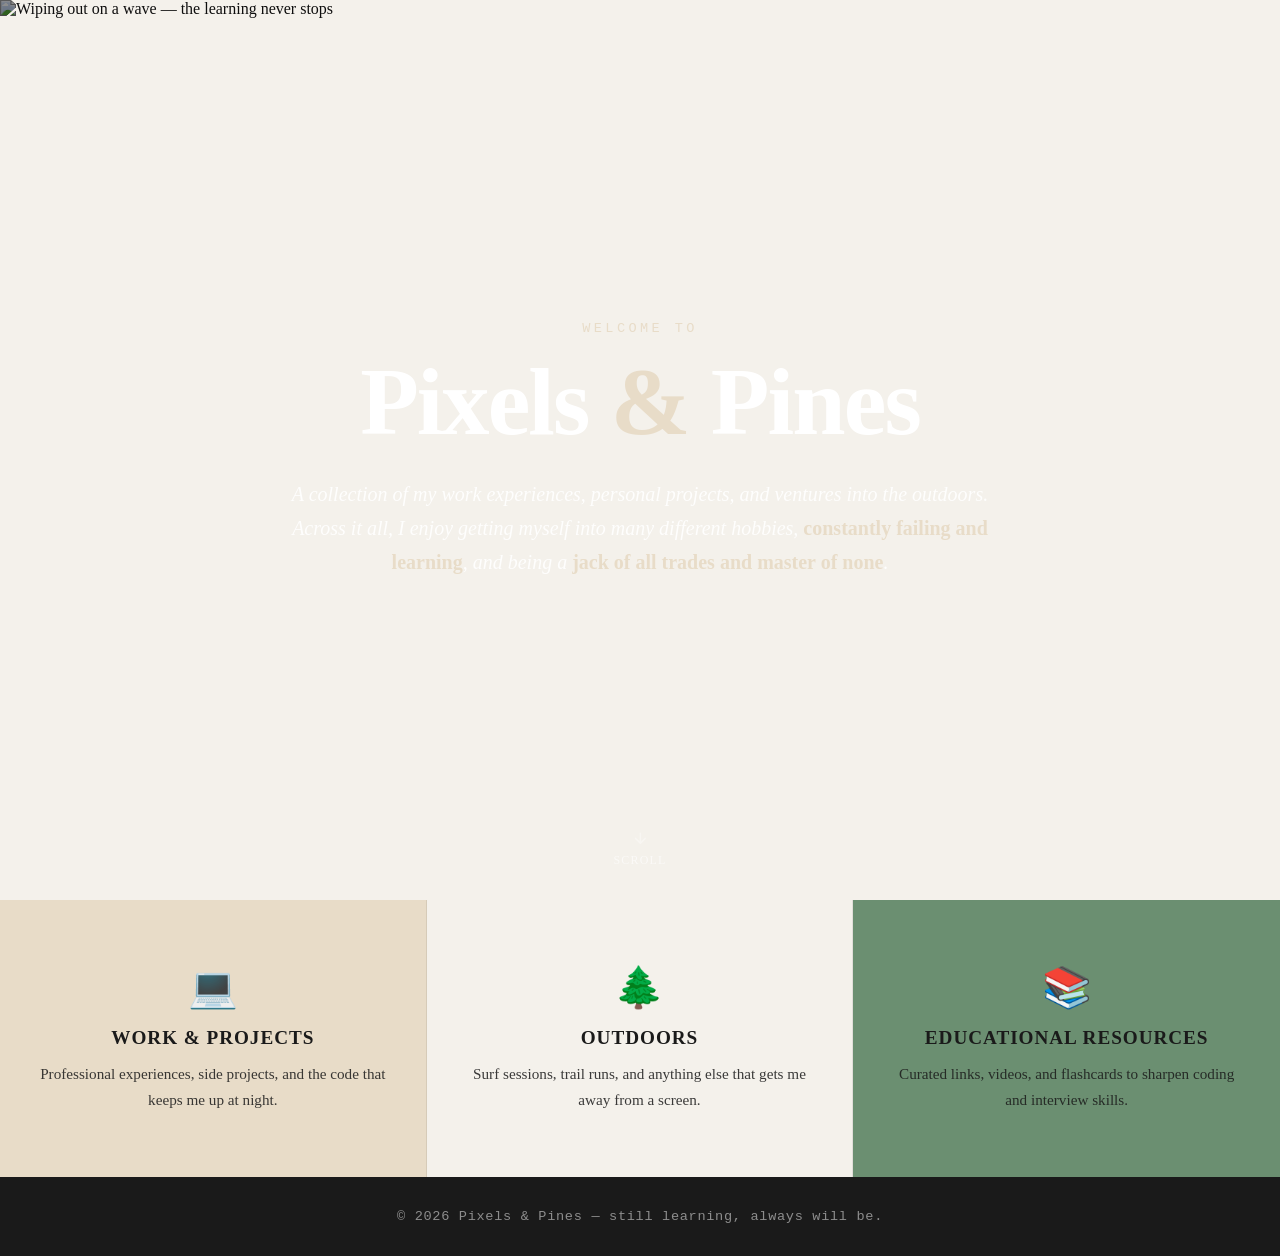
==== index.html @ ea55151f "Add Work and Projects page with WhatTheFed project - Create work-and-projects.html matching Educatio" ====
<!DOCTYPE html>
<html lang="en">
<head>
  <meta charset="UTF-8" />
  <meta name="viewport" content="width=device-width, initial-scale=1.0" />
  <title>Pixels & Pines</title>
  <style>
    *, *::before, *::after { box-sizing: border-box; margin: 0; padding: 0; }

    :root {
      --forest: #2d4a2d;
      --sage:   #6b8f71;
      --sand:   #e8dcc8;
      --ocean:  #3a7ca5;
      --foam:   #f4f1eb;
      --dark:   #1a1a1a;
    }

    body {
      font-family: 'Georgia', serif;
      background: var(--foam);
      color: var(--dark);
    }

    /* ── HERO ── */
    .hero {
      position: relative;
      height: 100vh;
      min-height: 600px;
      display: flex;
      align-items: center;
      justify-content: center;
      overflow: hidden;
    }

    .hero-img {
      position: absolute;
      inset: 0;
      width: 100%;
      height: 100%;
      object-fit: cover;
      object-position: center 40%;
      filter: brightness(0.55);
    }

    .hero-content {
      position: relative;
      text-align: center;
      color: #fff;
      padding: 0 1.5rem;
      max-width: 780px;
    }

    .hero-eyebrow {
      font-family: 'Courier New', monospace;
      font-size: 0.85rem;
      letter-spacing: 0.25em;
      text-transform: uppercase;
      color: var(--sand);
      margin-bottom: 1rem;
    }

    .hero-title {
      font-size: clamp(3rem, 8vw, 6rem);
      font-weight: 700;
      line-height: 1.05;
      letter-spacing: -0.02em;
      margin-bottom: 1.5rem;
    }

    .hero-title span {
      color: var(--sand);
    }

    .hero-tagline {
      font-size: clamp(1rem, 2.2vw, 1.25rem);
      line-height: 1.7;
      color: rgba(255,255,255,0.88);
      font-style: italic;
    }

    .hero-tagline em {
      font-style: normal;
      color: var(--sand);
      font-weight: bold;
    }

    .scroll-hint {
      position: absolute;
      bottom: 2rem;
      left: 50%;
      transform: translateX(-50%);
      display: flex;
      flex-direction: column;
      align-items: center;
      gap: 0.4rem;
      color: rgba(255,255,255,0.6);
      font-size: 0.75rem;
      letter-spacing: 0.1em;
      text-transform: uppercase;
      animation: bounce 2s infinite;
    }

    .scroll-hint svg { opacity: 0.6; }

    @keyframes bounce {
      0%, 100% { transform: translateX(-50%) translateY(0); }
      50%       { transform: translateX(-50%) translateY(6px); }
    }

    /* ── ABOUT STRIP ── */
    .about {
      background: var(--forest);
      color: var(--foam);
      padding: 5rem 2rem;
      text-align: center;
    }

    .about h2 {
      font-size: clamp(1.6rem, 3vw, 2.4rem);
      margin-bottom: 1.5rem;
      color: var(--sand);
    }

    .about p {
      max-width: 680px;
      margin: 0 auto;
      font-size: 1.1rem;
      line-height: 1.85;
      color: rgba(244,241,235,0.88);
    }

    .about p strong {
      color: var(--sand);
    }

    /* ── SECTION CARDS ── */
    .pillars {
      display: grid;
      grid-template-columns: repeat(auto-fit, minmax(260px, 1fr));
      gap: 0;
    }

    .pillar {
      padding: 4rem 2.5rem;
      text-align: center;
      border-right: 1px solid rgba(0,0,0,0.08);
    }

    .pillar:last-child { border-right: none; }

    .pillar:nth-child(1) { background: var(--sand); }
    .pillar:nth-child(2) { background: var(--foam); }
    .pillar:nth-child(3) { background: var(--sage); color: #fff; }

    .pillar-icon {
      font-size: 2.5rem;
      margin-bottom: 1rem;
    }

    .pillar h3 {
      font-size: 1.2rem;
      margin-bottom: 0.75rem;
      letter-spacing: 0.05em;
      text-transform: uppercase;
    }

    .pillar p {
      font-size: 0.95rem;
      line-height: 1.7;
      opacity: 0.85;
    }

    /* ── FOOTER ── */
    footer {
      background: var(--dark);
      color: rgba(255,255,255,0.5);
      text-align: center;
      padding: 2rem 1rem;
      font-size: 0.85rem;
      font-family: 'Courier New', monospace;
      letter-spacing: 0.05em;
    }
  </style>
</head>
<body>

  <!-- HERO -->
  <section class="hero">
    <img class="hero-img" src="SurfFall.jpg" alt="Wiping out on a wave — the learning never stops" />
    <div class="hero-content">
      <p class="hero-eyebrow">Welcome to</p>
      <h1 class="hero-title">Pixels <span>&</span> Pines</h1>
      <p class="hero-tagline">
        A collection of my work experiences, personal projects, and ventures into the outdoors.
        Across it all, I enjoy getting myself into many different hobbies,
        <em>constantly failing and learning</em>,
        and being a <em>jack of all trades and master of none</em>.
      </p>
    </div>
    <div class="scroll-hint">
      <svg width="18" height="18" viewBox="0 0 24 24" fill="none" stroke="currentColor" stroke-width="2">
        <path d="M12 5v14M5 12l7 7 7-7"/>
      </svg>
      scroll
    </div>
  </section>

  <!-- TODO: Add "The Philosophy" about section -->

  <!-- PILLARS -->
  <div class="pillars">
    <a class="pillar" href="work-and-projects.html" style="text-decoration:none; color:inherit; display:block;">
      <div class="pillar-icon">💻</div>
      <h3>Work &amp; Projects</h3>
      <p>Professional experiences, side projects, and the code that keeps me up at night.</p>
    </a>
    <div class="pillar">
      <div class="pillar-icon">🌲</div>
      <h3>Outdoors</h3>
      <p>Surf sessions, trail runs, and anything else that gets me away from a screen.</p>
    </div>
    <a class="pillar" href="educational-resources.html" style="text-decoration:none; color:inherit; display:block;">
      <div class="pillar-icon">📚</div>
      <h3>Educational Resources</h3>
      <p>Curated links, videos, and flashcards to sharpen coding and interview skills.</p>
    </a>
  </div>

  <footer>
    © 2026 Pixels &amp; Pines — still learning, always will be.
  </footer>

</body>
</html>
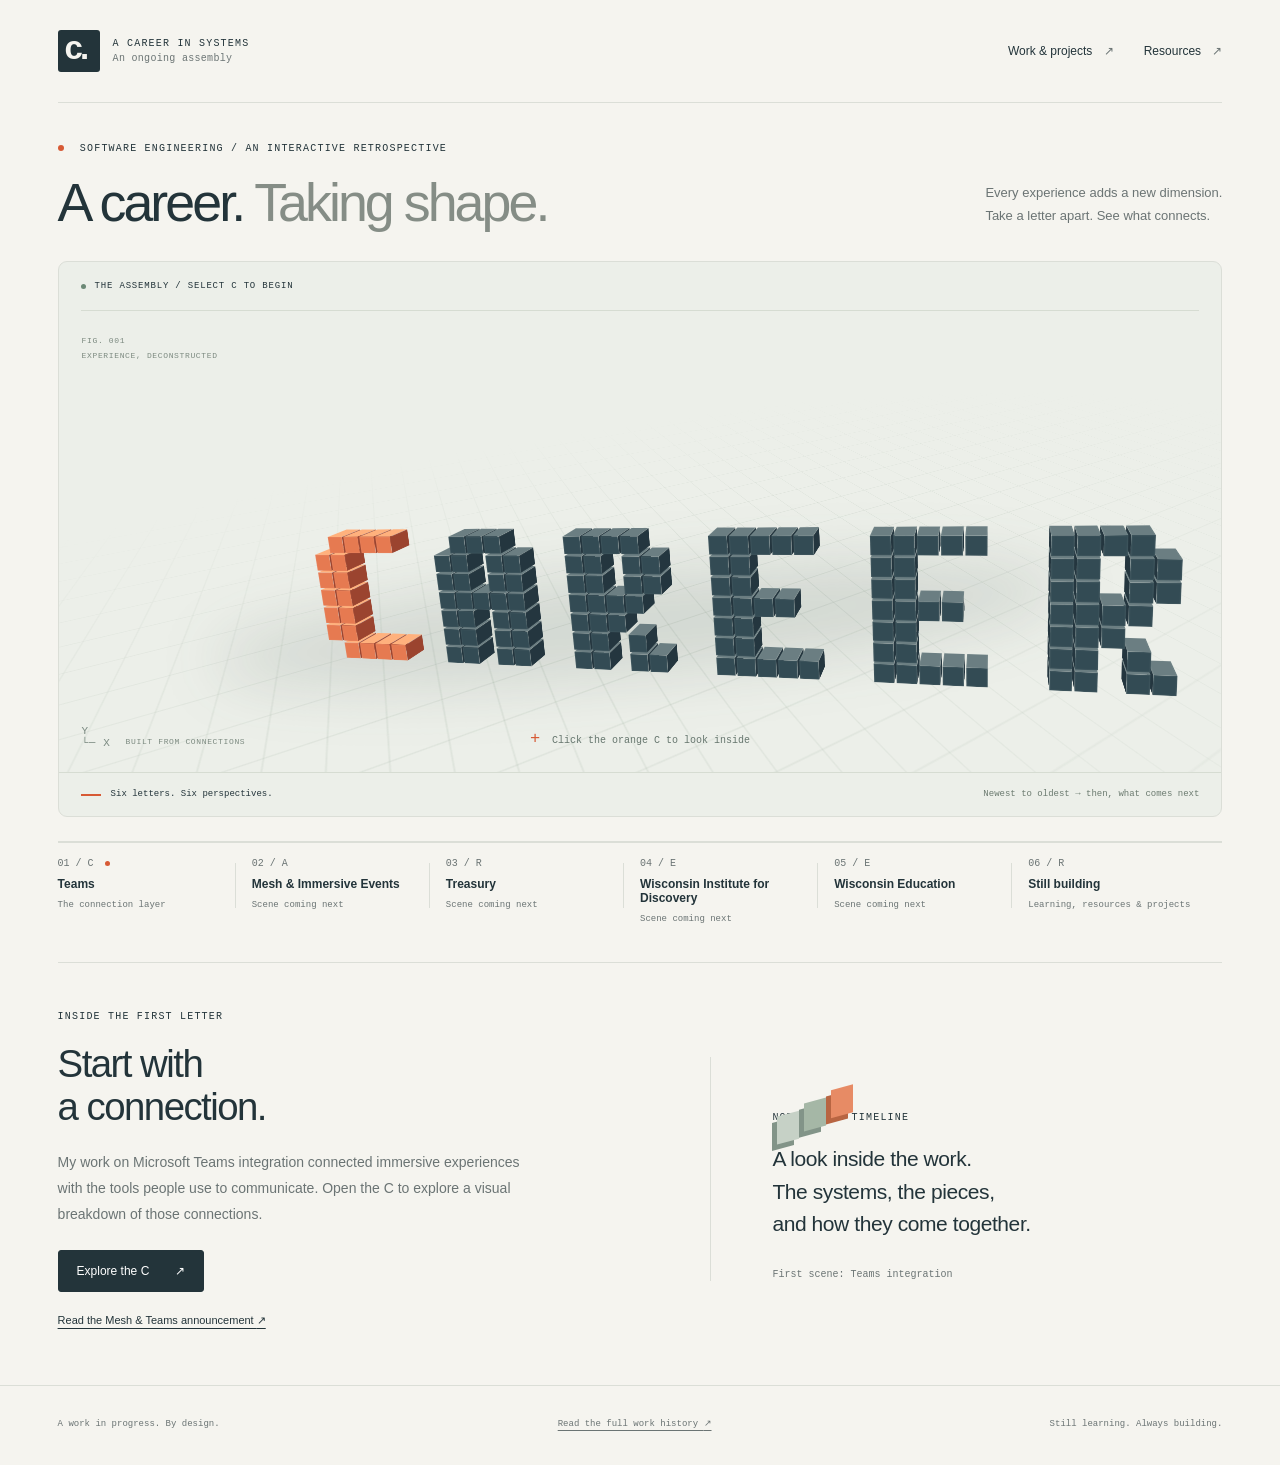
==== commit 698463a7: "Build interactive 3D career portfolio and Teams scene Co-authored-by: Copilot App <223556219+Copilot" ====
--- a/index.html
+++ b/index.html
@@ -1,236 +1,119 @@
--<!DOCTYPE html>
-<html lang="en">
-<head>
-  <meta charset="UTF-8" />
-  <meta name="viewport" content="width=device-width, initial-scale=1.0" />
-  <title>Pixels & Pines</title>
-  <style>
-    *, *::before, *::after { box-sizing: border-box; margin: 0; padding: 0; }
-
-    :root {
-      --forest: #2d4a2d;
-      --sage:   #6b8f71;
-      --sand:   #e8dcc8;
-      --ocean:  #3a7ca5;
-      --foam:   #f4f1eb;
-      --dark:   #1a1a1a;
-    }
-
-    body {
-      font-family: 'Georgia', serif;
-      background: var(--foam);
-      color: var(--dark);
-    }
-
-    /* ── HERO ── */
-    .hero {
-      position: relative;
-      height: 100vh;
-      min-height: 600px;
-      display: flex;
-      align-items: center;
-      justify-content: center;
-      overflow: hidden;
-    }
-
-    .hero-img {
-      position: absolute;
-      inset: 0;
-      width: 100%;
-      height: 100%;
-      object-fit: cover;
-      object-position: center 40%;
-      filter: brightness(0.55);
-    }
-
-    .hero-content {
-      position: relative;
-      text-align: center;
-      color: #fff;
-      padding: 0 1.5rem;
-      max-width: 780px;
-    }
-
-    .hero-eyebrow {
-      font-family: 'Courier New', monospace;
-      font-size: 0.85rem;
-      letter-spacing: 0.25em;
-      text-transform: uppercase;
-      color: var(--sand);
-      margin-bottom: 1rem;
-    }
-
-    .hero-title {
-      font-size: clamp(3rem, 8vw, 6rem);
-      font-weight: 700;
-      line-height: 1.05;
-      letter-spacing: -0.02em;
-      margin-bottom: 1.5rem;
-    }
-
-    .hero-title span {
-      color: var(--sand);
-    }
-
-    .hero-tagline {
-      font-size: clamp(1rem, 2.2vw, 1.25rem);
-      line-height: 1.7;
-      color: rgba(255,255,255,0.88);
-      font-style: italic;
-    }
-
-    .hero-tagline em {
-      font-style: normal;
-      color: var(--sand);
-      font-weight: bold;
-    }
-
-    .scroll-hint {
-      position: absolute;
-      bottom: 2rem;
-      left: 50%;
-      transform: translateX(-50%);
-      display: flex;
-      flex-direction: column;
-      align-items: center;
-      gap: 0.4rem;
-      color: rgba(255,255,255,0.6);
-      font-size: 0.75rem;
-      letter-spacing: 0.1em;
-      text-transform: uppercase;
-      animation: bounce 2s infinite;
-    }
-
-    .scroll-hint svg { opacity: 0.6; }
-
-    @keyframes bounce {
-      0%, 100% { transform: translateX(-50%) translateY(0); }
-      50%       { transform: translateX(-50%) translateY(6px); }
-    }
-
-    /* ── ABOUT STRIP ── */
-    .about {
-      background: var(--forest);
-      color: var(--foam);
-      padding: 5rem 2rem;
-      text-align: center;
-    }
-
-    .about h2 {
-      font-size: clamp(1.6rem, 3vw, 2.4rem);
-      margin-bottom: 1.5rem;
-      color: var(--sand);
-    }
-
-    .about p {
-      max-width: 680px;
-      margin: 0 auto;
-      font-size: 1.1rem;
-      line-height: 1.85;
-      color: rgba(244,241,235,0.88);
-    }
-
-    .about p strong {
-      color: var(--sand);
-    }
-
-    /* ── SECTION CARDS ── */
-    .pillars {
-      display: grid;
-      grid-template-columns: repeat(auto-fit, minmax(260px, 1fr));
-      gap: 0;
-    }
-
-    .pillar {
-      padding: 4rem 2.5rem;
-      text-align: center;
-      border-right: 1px solid rgba(0,0,0,0.08);
-    }
-
-    .pillar:last-child { border-right: none; }
-
-    .pillar:nth-child(1) { background: var(--sand); }
-    .pillar:nth-child(2) { background: var(--foam); }
-    .pillar:nth-child(3) { background: var(--sage); color: #fff; }
-
-    .pillar-icon {
-      font-size: 2.5rem;
-      margin-bottom: 1rem;
-    }
-
-    .pillar h3 {
-      font-size: 1.2rem;
-      margin-bottom: 0.75rem;
-      letter-spacing: 0.05em;
-      text-transform: uppercase;
-    }
-
-    .pillar p {
-      font-size: 0.95rem;
-      line-height: 1.7;
-      opacity: 0.85;
-    }
-
-    /* ── FOOTER ── */
-    footer {
-      background: var(--dark);
-      color: rgba(255,255,255,0.5);
-      text-align: center;
-      padding: 2rem 1rem;
-      font-size: 0.85rem;
-      font-family: 'Courier New', monospace;
-      letter-spacing: 0.05em;
-    }
-  </style>
-</head>
-<body>
-
-  <!-- HERO -->
-  <section class="hero">
-    <img class="hero-img" src="SurfFall.jpg" alt="Wiping out on a wave — the learning never stops" />
-    <div class="hero-content">
-      <p class="hero-eyebrow">Welcome to</p>
-      <h1 class="hero-title">Pixels <span>&</span> Pines</h1>
-      <p class="hero-tagline">
-        A collection of my work experiences, personal projects, and ventures into the outdoors.
-        Across it all, I enjoy getting myself into many different hobbies,
-        <em>constantly failing and learning</em>,
-        and being a <em>jack of all trades and master of none</em>.
-      </p>
-    </div>
-    <div class="scroll-hint">
-      <svg width="18" height="18" viewBox="0 0 24 24" fill="none" stroke="currentColor" stroke-width="2">
-        <path d="M12 5v14M5 12l7 7 7-7"/>
-      </svg>
-      scroll
-    </div>
-  </section>
-
-  <!-- TODO: Add "The Philosophy" about section -->
-
-  <!-- PILLARS -->
-  <div class="pillars">
-    <a class="pillar" href="work-and-projects.html" style="text-decoration:none; color:inherit; display:block;">
-      <div class="pillar-icon">💻</div>
-      <h3>Work &amp; Projects</h3>
-      <p>Professional experiences, side projects, and the code that keeps me up at night.</p>
-    </a>
-    <div class="pillar">
-      <div class="pillar-icon">🌲</div>
-      <h3>Outdoors</h3>
-      <p>Surf sessions, trail runs, and anything else that gets me away from a screen.</p>
-    </div>
-    <a class="pillar" href="educational-resources.html" style="text-decoration:none; color:inherit; display:block;">
-      <div class="pillar-icon">📚</div>
-      <h3>Educational Resources</h3>
-      <p>Curated links, videos, and flashcards to sharpen coding and interview skills.</p>
-    </a>
-  </div>
-
-  <footer>
-    © 2026 Pixels &amp; Pines — still learning, always will be.
-  </footer>
-
-</body>
-</html>
+<!DOCTYPE html>
+<html lang="en">
+<head>
+  <meta charset="UTF-8" />
+  <meta name="viewport" content="width=device-width, initial-scale=1.0" />
+  <meta name="description" content="An interactive career in systems, immersive experiences, and the connections between them." />
+  <title>Career, taking shape</title>
+  <link rel="stylesheet" href="career.css" />
+  <script src="career.js" defer></script>
+</head>
+<body>
+  <a class="skip-link" href="#chapter">Skip to career details</a>
+  <header class="site-header">
+    <a class="brand" href="index.html" aria-label="Career home">
+      <span class="brand-mark" aria-hidden="true">c.</span>
+      <span>A CAREER IN SYSTEMS<span class="brand-subtitle">An ongoing assembly</span></span>
+    </a>
+    <nav aria-label="Main navigation">
+      <a href="work-and-projects.html">Work &amp; projects <span aria-hidden="true">&#8599;</span></a>
+      <a href="educational-resources.html">Resources <span aria-hidden="true">&#8599;</span></a>
+    </nav>
+  </header>
+
+  <main>
+    <section class="introduction" aria-labelledby="page-title">
+      <div>
+        <p class="eyebrow"><span class="status-dot"></span> Software engineering / an interactive retrospective</p>
+        <h1 id="page-title">A career. <span>Taking shape.</span></h1>
+      </div>
+      <p class="intro-note">Every experience adds a new dimension.<br />Take a letter apart. See what connects.</p>
+    </section>
+
+    <section class="exhibit" aria-label="Interactive 3D career model">
+      <div class="exhibit-toolbar">
+        <p><span class="live-dot"></span><span id="scene-caption">THE ASSEMBLY / SELECT C TO BEGIN</span></p>
+        <button class="reset-button" id="reset-view" type="button" hidden>Reassemble <span aria-hidden="true">&#8634;</span></button>
+      </div>
+      <div class="scene" id="scene">
+        <div class="scene-grid" aria-hidden="true"></div>
+        <div class="scene-shadow" aria-hidden="true"></div>
+        <div class="world" id="world">
+          <div class="word" id="career-word" role="group" aria-label="Explore the letters of CAREER"></div>
+          <div class="ecosystem" id="ecosystem" role="group" aria-label="Teams communication tools" hidden>
+            <svg class="connections" viewBox="0 0 1000 560" aria-hidden="true">
+              <path d="M500 280 L240 195 M500 280 L745 150 M500 280 L245 410 M500 280 L735 405 M500 280 L500 90" />
+              <circle cx="500" cy="280" r="105" />
+              <circle cx="500" cy="280" r="170" />
+            </svg>
+          </div>
+        </div>
+        <div class="scene-corner corner-top" aria-hidden="true">FIG. 001<br />EXPERIENCE, DECONSTRUCTED</div>
+        <div class="scene-corner corner-bottom" aria-hidden="true"><span class="axis">Y<br />&#9492;&#9472; X</span> BUILT FROM CONNECTIONS</div>
+        <div class="scene-hint" id="scene-hint"><span aria-hidden="true">+</span> Click the orange C to look inside</div>
+      </div>
+      <noscript><p class="notice">The 3D exploration needs JavaScript. You can still read the career summary below or visit <a href="work-and-projects.html">Work &amp; Projects</a>.</p></noscript>
+      <p class="notice" id="scene-error" role="alert" hidden>The interactive scene could not start. Career details and the existing portfolio links remain available.</p>
+      <div class="exhibit-footer">
+        <p><span class="orange-line"></span> Six letters. Six perspectives.</p>
+        <span>Newest to oldest <span aria-hidden="true">&#8594;</span> then, what comes next</span>
+      </div>
+    </section>
+
+    <nav class="chapters" aria-label="Career chapters">
+      <button type="button" class="chapter-button" data-chapter="0" aria-controls="chapter" aria-pressed="false">
+        <span class="chapter-number">01 / C <span class="available-dot" aria-label="Interactive scene available"></span></span>
+        <span class="chapter-name">Teams</span><span class="chapter-caption">The connection layer</span>
+      </button>
+      <button type="button" class="chapter-button" data-chapter="1" aria-controls="chapter" aria-pressed="false">
+        <span class="chapter-number">02 / A</span><span class="chapter-name">Mesh &amp; Immersive Events</span><span class="chapter-caption">Scene coming next</span>
+      </button>
+      <button type="button" class="chapter-button" data-chapter="2" aria-controls="chapter" aria-pressed="false">
+        <span class="chapter-number">03 / R</span><span class="chapter-name">Treasury</span><span class="chapter-caption">Scene coming next</span>
+      </button>
+      <button type="button" class="chapter-button" data-chapter="3" aria-controls="chapter" aria-pressed="false">
+        <span class="chapter-number">04 / E</span><span class="chapter-name">Wisconsin Institute for Discovery</span><span class="chapter-caption">Scene coming next</span>
+      </button>
+      <button type="button" class="chapter-button" data-chapter="4" aria-controls="chapter" aria-pressed="false">
+        <span class="chapter-number">05 / E</span><span class="chapter-name">Wisconsin Education</span><span class="chapter-caption">Scene coming next</span>
+      </button>
+      <button type="button" class="chapter-button" data-chapter="5" aria-controls="chapter" aria-pressed="false">
+        <span class="chapter-number">06 / R</span><span class="chapter-name">Still building</span><span class="chapter-caption">Learning, resources &amp; projects</span>
+      </button>
+    </nav>
+
+    <section class="chapter-detail" id="chapter" aria-labelledby="chapter-title">
+      <div class="chapter-intro">
+        <p class="eyebrow" id="chapter-kicker">Inside the first letter</p>
+        <h2 id="chapter-title">Start with<br />a connection.</h2>
+        <p id="chapter-description">My work on Microsoft Teams integration connected immersive experiences with the tools people use to communicate. Open the C to explore a visual breakdown of those connections.</p>
+        <button class="primary-button" id="explore-teams" type="button">Explore the C <span aria-hidden="true">&#8599;</span></button>
+        <a class="text-link" id="chapter-link" href="https://www.microsoft.com/en-us/microsoft-365/blog/2024/01/24/bring-virtual-connections-to-life-with-microsoft-mesh-now-generally-available-in-microsoft-teams/" target="_blank" rel="noopener">Read the Mesh &amp; Teams announcement <span aria-hidden="true">&#8599;</span></a>
+      </div>
+      <div class="feature-panel" id="feature-panel" hidden>
+        <p class="eyebrow">Explore the components</p>
+        <div class="feature-tabs" id="feature-tabs" role="group" aria-label="Teams scene components"></div>
+        <div class="feature-copy" aria-live="polite" aria-atomic="true">
+          <span class="feature-index" id="feature-index">01 / 06</span>
+          <h3 id="feature-title">Microsoft Teams</h3>
+          <p id="feature-description"></p>
+        </div>
+        <p class="illustration-note">A conceptual exploded view. Communication tools and AI-model nodes illustrate the scene; career details describe my Teams integration work.</p>
+      </div>
+      <div class="assembly-note" id="assembly-note">
+        <div class="assembly-symbol" aria-hidden="true"><span></span><span></span><span></span></div>
+        <p class="eyebrow">Not just a timeline</p>
+        <p>A look inside the work.<br />The systems, the pieces,<br />and how they come together.</p>
+        <span class="small-note">First scene: Teams integration</span>
+      </div>
+    </section>
+    <p class="sr-only" id="interaction-status" role="status" aria-live="polite"></p>
+  </main>
+
+  <footer class="site-footer">
+    <span>A work in progress. By design.</span>
+    <a href="work-and-projects.html">Read the full work history <span aria-hidden="true">&#8599;</span></a>
+    <span>Still learning. Always building.</span>
+  </footer>
+</body>
+</html>
--- a/career.css
+++ b/career.css
@@ -0,0 +1,174 @@
+:root {
+  color-scheme: light;
+  --paper: #f5f4ef;
+  --ink: #23343a;
+  --muted: #6b7474;
+  --line: #dbded7;
+  --orange: #d75a35;
+  --mono: "Cascadia Code", "SFMono-Regular", Consolas, monospace;
+}
+* { box-sizing: border-box; }
+body { margin: 0; background: var(--paper); color: var(--ink); font-family: "Segoe UI", Arial, sans-serif; }
+button, a { -webkit-tap-highlight-color: transparent; }
+button { font: inherit; }
+a { color: inherit; text-decoration-thickness: 1px; text-underline-offset: 4px; }
+button:focus-visible, a:focus-visible { outline: 3px solid var(--orange); outline-offset: 5px; }
+[hidden] { display: none !important; }
+.site-header, main, .site-footer { max-width: 1512px; margin: auto; padding-left: 4.5%; padding-right: 4.5%; }
+.site-header { min-height: 102px; display: flex; align-items: center; justify-content: space-between; gap: 24px; }
+.brand { display: flex; align-items: center; gap: 13px; text-decoration: none; font: 10px/1.5 var(--mono); letter-spacing: .12em; }
+.brand-mark { font: 700 33px/1 "Segoe UI", sans-serif; letter-spacing: -.09em; width: 42px; height: 42px; padding: 1px 7px; background: var(--ink); color: var(--paper); border-radius: 3px; }
+.brand-subtitle { display: block; color: var(--muted); letter-spacing: .03em; text-transform: none; }
+.site-header nav { display: flex; gap: 30px; font-size: 12px; }
+.site-header nav a { text-decoration: none; }
+.site-header nav a span { margin-left: 8px; color: var(--muted); }
+.introduction { border-top: 1px solid var(--line); padding: 37px 0 31px; display: flex; align-items: flex-end; justify-content: space-between; gap: 25px; }
+.eyebrow { margin: 0 0 17px; font: 10px/1.7 var(--mono); text-transform: uppercase; letter-spacing: .12em; }
+.status-dot, .live-dot, .available-dot { display: inline-block; width: 6px; height: 6px; border-radius: 50%; background: var(--orange); }
+.status-dot { margin-right: 9px; }
+h1 { font-size: clamp(36px, 4.2vw, 66px); letter-spacing: -.055em; font-weight: 450; line-height: 1.05; margin: 0; }
+h1 span { color: #858d86; }
+.intro-note { color: var(--muted); font-size: 13px; line-height: 1.8; margin: 0 0 3px; }
+.exhibit { border: 1px solid var(--line); border-radius: 9px; overflow: hidden; background: #ecefe9; }
+.exhibit-toolbar { height: 49px; margin: 0 22px; border-bottom: 1px solid #d6dcd2; display: flex; justify-content: space-between; align-items: center; gap: 12px; }
+.exhibit-toolbar p { font: 9px var(--mono); letter-spacing: .09em; display: flex; align-items: center; gap: 9px; }
+.live-dot { width: 5px; height: 5px; background: #6c8976; }
+.reset-button { font: 10px var(--mono); border: 0; color: var(--ink); background: none; padding: 10px 0 10px 12px; cursor: pointer; }
+.reset-button span { margin-left: 9px; font-size: 16px; }
+.scene { height: clamp(355px, 36vw, 535px); position: relative; perspective: 1400px; overflow: hidden; isolation: isolate; }
+.scene-grid { position: absolute; inset: -70%; background-image: linear-gradient(#b6c3b64a 1px, transparent 1px), linear-gradient(90deg, #b6c3b64a 1px, transparent 1px); background-size: 35px 35px; transform: perspective(800px) rotateX(56deg) rotateZ(-25deg) translateY(110px); mask-image: radial-gradient(ellipse, #000 6%, transparent 53%); pointer-events: none; }
+.scene-shadow { position: absolute; width: 74%; height: 100px; left: 13%; top: 57%; background: #3b514a24; filter: blur(30px); border-radius: 50%; transform: rotate(-5deg); transition: width .8s, left .8s; }
+.scene.is-open .scene-shadow { width: 47%; left: 26%; }
+.world { --stage-scale: 1; position: absolute; width: 1000px; height: 560px; top: 50%; left: 50%; transform: translate(-50%, -50%) scale(var(--stage-scale)); transform-style: preserve-3d; }
+.word, .ecosystem { position: absolute; inset: 0; transform-style: preserve-3d; }
+.word { transform: rotateX(-15deg) rotateY(-19deg) rotateZ(-5deg) scale3d(var(--word-scale, 1), var(--word-scale, 1), var(--word-scale, 1)); transition: transform .9s; }
+.scene.is-open .word { transform: rotateX(-15deg) rotateY(-19deg) rotateZ(-5deg); }
+.letter { --front: #334b54; --side: #24363f; --top: #6b7e82; position: absolute; left: 50%; top: 50%; width: 96px; height: 136px; padding: 0; border: 0; background: none; cursor: pointer; transform: translate3d(var(--letter-x), -78px, 0); transform-style: preserve-3d; transition: transform .9s, opacity .5s; }
+.letter:first-child { --front: #e67a51; --side: #9b442f; --top: #ffb17d; }
+.letter:hover, .letter:focus-visible, .letter[aria-pressed="true"] { --front: #648183; --side: #3c5359; --top: #93a8a2; }
+.letter:first-child:hover, .letter:first-child:focus-visible, .letter:first-child[aria-pressed="true"] { --front: #f28e63; --side: #ac4b30; --top: #ffc294; }
+.letter:focus-visible { outline-offset: 14px; }
+.solid { width: var(--w); height: var(--h); position: absolute; transform-style: preserve-3d; }
+.voxel { --w: 18px; --h: 18px; --d: 34px; transform: translate3d(var(--x), var(--y), 0); transition: transform 1.1s cubic-bezier(.22,.7,.2,1), opacity .8s; pointer-events: none; }
+.face { position: absolute; left: 0; top: 0; backface-visibility: hidden; border: 1px solid #ffffff0b; }
+.front, .back { width: var(--w); height: var(--h); background: var(--front); }
+.front { transform: translateZ(calc(var(--d) / 2)); }
+.back { transform: rotateY(180deg) translateZ(calc(var(--d) / 2)); background: var(--side); }
+.left, .right { width: var(--d); height: var(--h); left: calc((var(--w) - var(--d)) / 2); background: var(--side); }
+.left { transform: rotateY(-90deg) translateZ(calc(var(--w) / 2)); }
+.right { transform: rotateY(90deg) translateZ(calc(var(--w) / 2)); }
+.top, .bottom { width: var(--w); height: var(--d); top: calc((var(--h) - var(--d)) / 2); background: var(--top); }
+.top { transform: rotateX(90deg) translateZ(calc(var(--h) / 2)); }
+.bottom { transform: rotateX(-90deg) translateZ(calc(var(--h) / 2)); background: var(--side); }
+.scene.is-open .letter:not(:first-child) { opacity: 0; transform: translate3d(var(--letter-x), 170px, -160px); pointer-events: none; }
+.scene.is-open .letter:first-child { transform: translate3d(-48px, -78px, -100px); pointer-events: none; }
+.scene.is-open .letter:first-child .voxel { opacity: .17; transform: translate3d(calc(var(--x) + var(--burst-x)), calc(var(--y) + var(--burst-y)), var(--burst-z)) rotateX(28deg) rotateY(38deg); }
+.ecosystem { transform: rotateX(-8deg) rotateY(-12deg); opacity: 0; pointer-events: none; transition: opacity .65s .12s; }
+.scene.is-open .ecosystem { opacity: 1; pointer-events: auto; }
+.connections { position: absolute; inset: 0; width: 100%; height: 100%; overflow: visible; transform: translateZ(-50px); pointer-events: none; }
+.connections path { fill: none; stroke: #869c98; stroke-width: 1.5; stroke-dasharray: 5 6; }
+.connections circle { fill: none; stroke: #a9b9ac; stroke-width: 1; stroke-dasharray: 2 9; }
+.node { --front: #f9faf5; --side: #b4c3bd; --top: #dce5de; position: absolute; left: 50%; top: 50%; width: var(--w); height: var(--h); margin-left: calc(var(--w) / -2); margin-top: calc(var(--h) / -2); padding: 0; border: 0; background: none; cursor: pointer; transform: translate3d(var(--nx), var(--ny), var(--nz)) rotateY(var(--angle)); transform-style: preserve-3d; transition: transform .5s, filter .2s; }
+.node:hover, .node:focus-visible { transform: translate3d(var(--nx), var(--ny), calc(var(--nz) + 20px)) rotateY(var(--angle)); }
+.node[aria-pressed="true"] .front { outline: 2px solid var(--orange); outline-offset: 5px; }
+.node .solid { inset: 0; }
+.node .front { display: grid; place-items: center; overflow: hidden; border: 1px solid #647a7126; border-radius: 5px; box-shadow: 0 10px 24px #223a3517; }
+.node svg { width: 100%; height: 100%; display: block; }
+.node-label { position: absolute; width: 200px; left: calc(50% - 100px); top: calc(100% + 19px); color: #415952; font: 11px var(--mono); letter-spacing: .05em; text-align: center; transform: translateZ(20px); }
+.node-teams { --front: #6264a7; --side: #38386e; --top: #9293cf; }
+.node-ai { --front: #263f46; --side: #172b32; --top: #50676a; }
+.node-video::after { content: ""; position: absolute; width: 55px; height: 8px; left: calc(50% - 27px); top: calc(100% + 2px); background: #6c827b; transform: translateZ(-10px); border-radius: 2px; }
+.scene-corner { position: absolute; color: #7c8a80; font: 8px/1.8 var(--mono); letter-spacing: .08em; pointer-events: none; }
+.corner-top { top: 23px; left: 23px; }
+.corner-bottom { bottom: 23px; left: 23px; display: flex; align-items: end; gap: 15px; }
+.axis { font-size: 11px; color: #7a8980; line-height: 1.1; }
+.scene-hint { position: absolute; bottom: 24px; left: 50%; transform: translateX(-50%); font: 10px var(--mono); color: #66766e; white-space: nowrap; }
+.scene-hint span { margin-right: 6px; color: var(--orange); font-size: 17px; }
+.exhibit-footer { border-top: 1px solid #d6dcd2; min-height: 44px; padding: 10px 22px; display: flex; gap: 15px; align-items: center; justify-content: space-between; font: 9px/1.7 var(--mono); color: #6c7b70; }
+.exhibit-footer p { margin: 0; display: flex; align-items: center; gap: 10px; color: var(--ink); }
+.orange-line { display: inline-block; width: 20px; height: 2px; background: var(--orange); }
+.chapters { display: grid; grid-template-columns: repeat(6, minmax(0, 1fr)); margin: 24px 0 0; }
+.chapter-button { display: flex; flex-direction: column; text-align: left; background: none; border: 0; border-top: 2px solid var(--line); cursor: pointer; padding: 15px 12px 15px 0; gap: 8px; position: relative; color: var(--ink); min-height: 121px; }
+.chapter-button::after { content: ""; position: absolute; width: 1px; height: 45px; right: 16px; top: 20px; background: var(--line); }
+.chapter-button:last-child::after { display: none; }
+.chapter-button:hover, .chapter-button[aria-pressed="true"] { border-top-color: var(--orange); }
+.chapter-button[aria-pressed="true"] .chapter-number { color: var(--orange); }
+.chapter-number { font: 10px var(--mono); color: var(--muted); }
+.available-dot { width: 5px; height: 5px; margin-left: 5px; }
+.chapter-name { font-size: 12px; font-weight: 600; padding-right: 22px; max-width: 180px; }
+.chapter-caption { font: 9px/1.5 var(--mono); color: var(--muted); padding-right: 20px; }
+.chapter-detail { border-top: 1px solid var(--line); padding: 45px 0 55px; display: grid; grid-template-columns: 1fr 1fr; gap: 12%; scroll-margin-top: 20px; }
+.chapter-intro h2 { font-size: clamp(32px, 3vw, 46px); font-weight: 450; line-height: 1.12; letter-spacing: -.04em; margin: 0 0 22px; }
+.chapter-intro > p:not(.eyebrow) { font-size: 14px; line-height: 1.85; color: var(--muted); max-width: 480px; }
+.primary-button { background: var(--ink); border: 1px solid var(--ink); border-radius: 3px; color: #fff; font-size: 12px; padding: 13px 18px; cursor: pointer; margin: 8px 0 19px; }
+.primary-button:hover { background: #3b5356; }
+.primary-button span { margin-left: 22px; }
+.text-link { font-size: 11px; display: block; width: fit-content; line-height: 1.7; }
+.assembly-note { border-left: 1px solid var(--line); padding-left: 12%; align-self: center; }
+.assembly-symbol { display: flex; gap: 5px; margin: 0 0 24px 5px; transform: skewY(-15deg); }
+.assembly-symbol span { display: block; width: 22px; height: 28px; background: #c6d1c6; box-shadow: -5px 5px #829488; }
+.assembly-symbol span:nth-child(2) { transform: translateY(-6px); background: #a5b7a6; }
+.assembly-symbol span:nth-child(3) { transform: translateY(-12px); background: #e78b65; box-shadow: -5px 5px #b86542; }
+.assembly-note > p:not(.eyebrow) { font-size: 21px; line-height: 1.55; letter-spacing: -.02em; margin: 0 0 22px; }
+.small-note { font: 10px var(--mono); color: var(--muted); }
+.feature-tabs { display: flex; flex-wrap: wrap; gap: 7px; margin-bottom: 23px; }
+.feature-tabs button { border: 1px solid #cbd2c9; background: transparent; border-radius: 3px; padding: 10px 12px; min-height: 42px; font: 10px var(--mono); color: var(--muted); cursor: pointer; }
+.feature-tabs button[aria-pressed="true"] { border-color: var(--ink); color: var(--paper); background: var(--ink); }
+.feature-copy { border-top: 1px solid var(--line); padding-top: 20px; }
+.feature-index { font: 9px var(--mono); color: var(--orange); }
+.feature-copy h3 { font-size: 20px; letter-spacing: -.02em; font-weight: 550; margin: 9px 0 12px; }
+.feature-copy p { font-size: 13px; line-height: 1.8; color: var(--muted); min-height: 68px; margin: 0; }
+.illustration-note { font: 9px/1.8 var(--mono); color: #768077; border-top: 1px solid var(--line); margin-top: 22px; padding-top: 14px; }
+.site-footer { border-top: 1px solid var(--line); min-height: 80px; display: flex; align-items: center; justify-content: space-between; gap: 20px; font: 9px/1.7 var(--mono); color: var(--muted); }
+.notice { padding: 15px 22px; font-size: 13px; line-height: 1.6; background: #fff4de; margin: 0; }
+.sr-only, .skip-link:not(:focus) { position: absolute; width: 1px; height: 1px; margin: -1px; padding: 0; overflow: hidden; clip-path: inset(50%); white-space: nowrap; border: 0; }
+.skip-link:focus { position: fixed; top: 12px; left: 12px; z-index: 10; background: var(--paper); padding: 14px; }
+@media (min-width: 1500px) { .site-header, main, .site-footer { padding-left: 68px; padding-right: 68px; } }
+@media (max-width: 900px) {
+  .intro-note { font-size: 11px; }
+  .eyebrow { font-size: 9px; }
+  .chapters { grid-template-columns: repeat(3, minmax(0, 1fr)); row-gap: 8px; }
+  .chapter-button:nth-child(3)::after { display: none; }
+  .chapter-detail { gap: 7%; }
+}
+@media (max-width: 600px) {
+  .site-header { min-height: 86px; gap: 10px; }
+  .brand { font-size: 8px; gap: 8px; letter-spacing: .05em; }
+  .brand-mark { width: 33px; height: 33px; font-size: 27px; padding: 0 5px; }
+  .site-header nav { gap: 13px; font-size: 10px; }
+  .site-header nav a span { display: none; }
+  .introduction { padding: 25px 0 23px; display: block; }
+  h1 { font-size: clamp(31px, 7.7vw, 46px); }
+  .introduction .eyebrow { font-size: 8px; letter-spacing: .03em; }
+  .intro-note { margin-top: 16px; line-height: 1.7; }
+  .intro-note br { display: none; }
+  .exhibit-toolbar { margin: 0 12px; height: 44px; }
+  .exhibit-toolbar p { font-size: 7px; letter-spacing: .01em; gap: 5px; }
+  .reset-button { font-size: 9px; }
+  .scene { height: 320px; }
+  .scene-corner { font-size: 7px; }
+  .corner-top { left: 13px; top: 14px; }
+  .corner-bottom { left: 13px; bottom: 14px; font-size: 6px; gap: 8px; }
+  .scene-hint { bottom: 43px; font-size: 8px; }
+  .exhibit-footer { padding: 11px 12px; font-size: 8px; }
+  .exhibit-footer > span { max-width: 120px; text-align: right; font-size: 7px; }
+  .chapters { margin-top: 20px; }
+  .chapter-button { min-height: 120px; }
+  .chapter-button::after { right: 7px; }
+  .chapter-name { font-size: 11px; padding-right: 8px; }
+  .chapter-caption { font-size: 8px; padding-right: 8px; }
+  .chapter-detail { grid-template-columns: 1fr; gap: 34px; padding: 30px 0 36px; }
+  .chapter-intro > p:not(.eyebrow) { font-size: 13px; }
+  .assembly-note { padding-left: 24px; }
+  .feature-tabs button { min-height: 44px; padding: 10px 15px; }
+  .site-footer { min-height: 100px; flex-wrap: wrap; gap: 12px; padding-top: 20px; padding-bottom: 20px; font-size: 8px; }
+  .site-footer > span:last-child { display: none; }
+}
+@media (prefers-reduced-motion: reduce) {
+  *, *::before, *::after { transition: none !important; animation: none !important; scroll-behavior: auto !important; }
+}
+@supports not (transform-style: preserve-3d) {
+  .word { transform: none; }
+  .face:not(.front) { display: none; }
+  .ecosystem { transform: none; }
+}
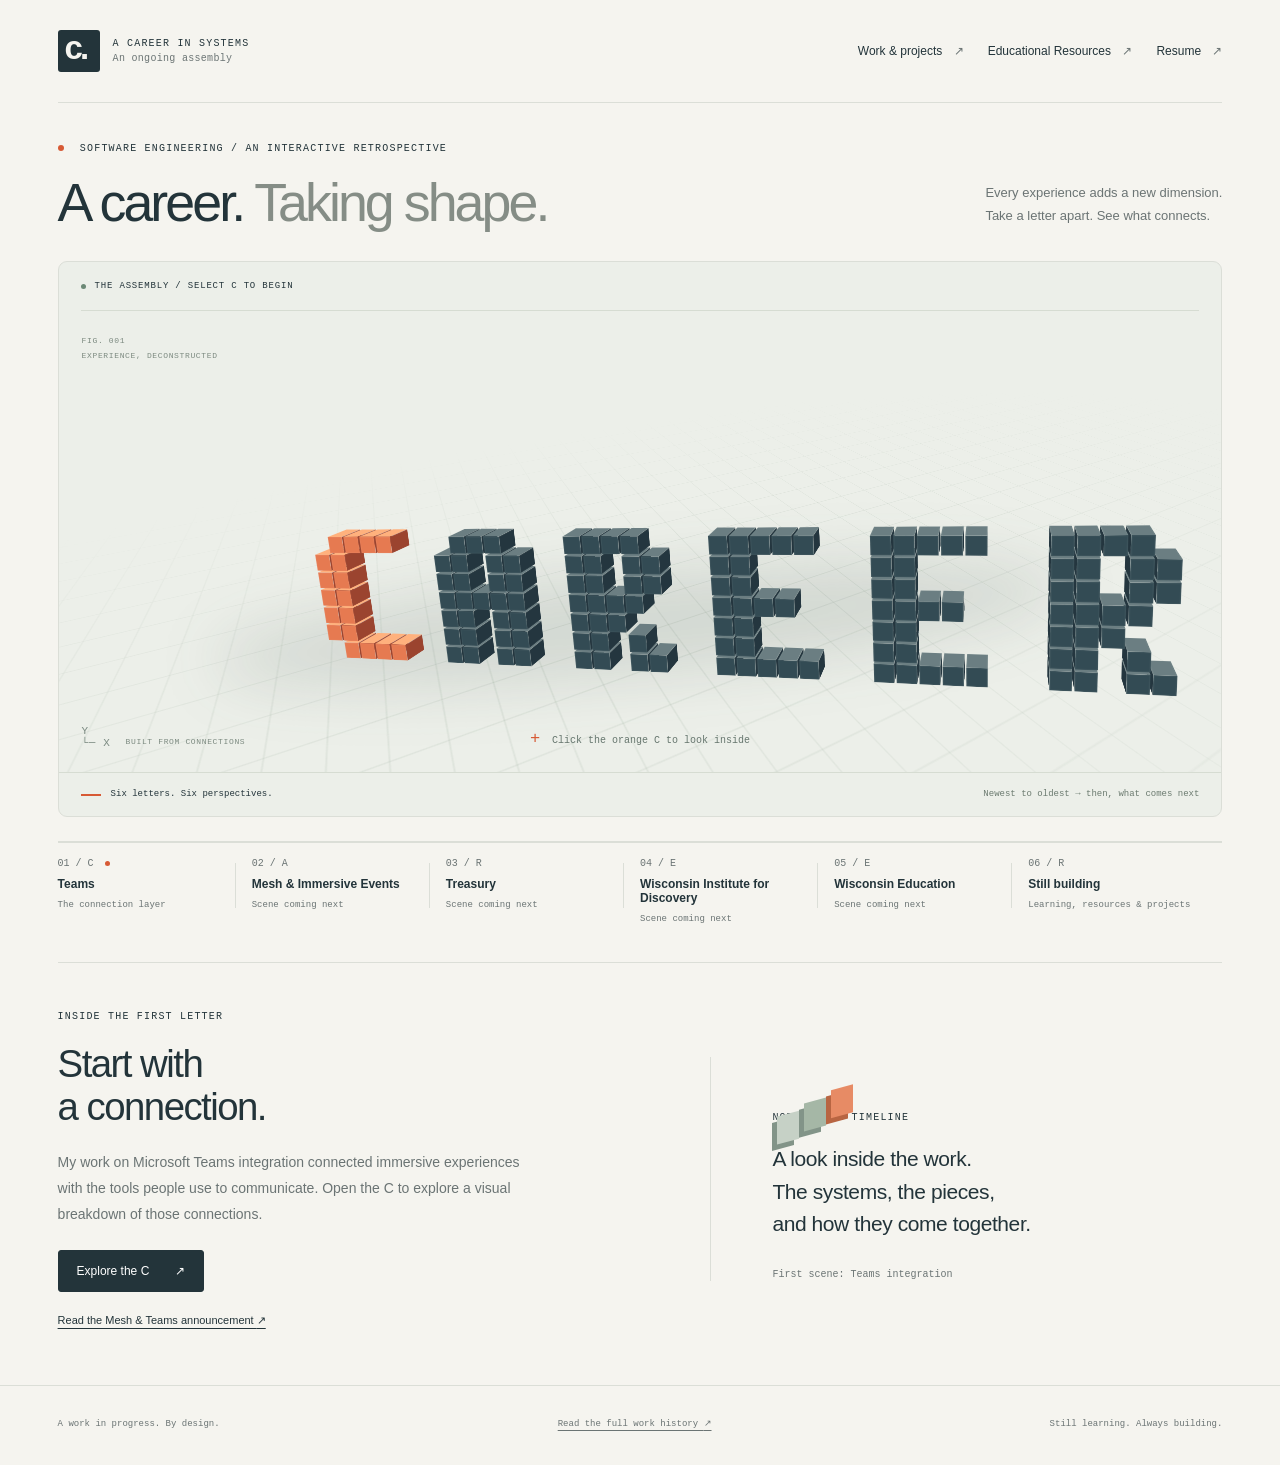
==== commit ee1108f0: "Update career visualization and educational resources theme Add in-scene Teams career bubbles, publi" ====
--- a/index.html
+++ b/index.html
@@ -17,7 +17,8 @@
     </a>
     <nav aria-label="Main navigation">
       <a href="work-and-projects.html">Work &amp; projects <span aria-hidden="true">&#8599;</span></a>
-      <a href="educational-resources.html">Resources <span aria-hidden="true">&#8599;</span></a>
+      <a href="educational-resources.html">Educational Resources <span aria-hidden="true">&#8599;</span></a>
+      <a href="CaleGeffre_Resume_2026.pdf" target="_blank" rel="noopener">Resume <span aria-hidden="true">&#8599;</span></a>
     </nav>
   </header>
 
@@ -27,7 +28,7 @@
         <p class="eyebrow"><span class="status-dot"></span> Software engineering / an interactive retrospective</p>
         <h1 id="page-title">A career. <span>Taking shape.</span></h1>
       </div>
-      <p class="intro-note">Every experience adds a new dimension.<br />Take a letter apart. See what connects.</p>
+      <p class="intro-note">Every experience adds a new dimension. <br />Take a letter apart. See what connects.</p>
     </section>
 
     <section class="exhibit" aria-label="Interactive 3D career model">
@@ -35,7 +36,7 @@
         <p><span class="live-dot"></span><span id="scene-caption">THE ASSEMBLY / SELECT C TO BEGIN</span></p>
         <button class="reset-button" id="reset-view" type="button" hidden>Reassemble <span aria-hidden="true">&#8634;</span></button>
       </div>
-      <div class="scene" id="scene">
+      <div class="scene" id="scene" tabindex="-1">
         <div class="scene-grid" aria-hidden="true"></div>
         <div class="scene-shadow" aria-hidden="true"></div>
         <div class="world" id="world">
@@ -48,12 +49,26 @@
             </svg>
           </div>
         </div>
+        <aside class="scene-bubble" id="scene-bubble" aria-labelledby="feature-title" hidden>
+          <div class="bubble-heading">
+            <span class="feature-index" id="feature-index"></span>
+            <button class="bubble-close" id="close-bubble" type="button" aria-label="Dismiss component details">&#215;</button>
+          </div>
+          <p class="bubble-stat" id="feature-stat"></p>
+          <h3 id="feature-title"></h3>
+          <p class="bubble-description" id="feature-description"></p>
+          <a class="text-link" id="feature-link" href="CaleGeffre_Resume_2026.pdf" target="_blank" rel="noopener">More in my resume <span aria-hidden="true">&#8599;</span></a>
+        </aside>
         <div class="scene-corner corner-top" aria-hidden="true">FIG. 001<br />EXPERIENCE, DECONSTRUCTED</div>
         <div class="scene-corner corner-bottom" aria-hidden="true"><span class="axis">Y<br />&#9492;&#9472; X</span> BUILT FROM CONNECTIONS</div>
         <div class="scene-hint" id="scene-hint"><span aria-hidden="true">+</span> Click the orange C to look inside</div>
       </div>
       <noscript><p class="notice">The 3D exploration needs JavaScript. You can still read the career summary below or visit <a href="work-and-projects.html">Work &amp; Projects</a>.</p></noscript>
       <p class="notice" id="scene-error" role="alert" hidden>The interactive scene could not start. Career details and the existing portfolio links remain available.</p>
+      <div class="scene-components" id="feature-panel" hidden>
+        <div class="feature-tabs" id="feature-tabs" role="group" aria-label="Teams scene components"></div>
+        <p class="illustration-note">A conceptual view of my Teams &amp; Mesh work. Hover, focus, or tap a component for career stats and notes. Metrics are from my resume; objects illustrate the work, not individual products I built.</p>
+      </div>
       <div class="exhibit-footer">
         <p><span class="orange-line"></span> Six letters. Six perspectives.</p>
         <span>Newest to oldest <span aria-hidden="true">&#8594;</span> then, what comes next</span>
@@ -61,7 +76,7 @@
     </section>
 
     <nav class="chapters" aria-label="Career chapters">
-      <button type="button" class="chapter-button" data-chapter="0" aria-controls="chapter" aria-pressed="false">
+      <button type="button" class="chapter-button" data-chapter="0" aria-controls="scene chapter" aria-pressed="false">
         <span class="chapter-number">01 / C <span class="available-dot" aria-label="Interactive scene available"></span></span>
         <span class="chapter-name">Teams</span><span class="chapter-caption">The connection layer</span>
       </button>
@@ -90,16 +105,6 @@
         <button class="primary-button" id="explore-teams" type="button">Explore the C <span aria-hidden="true">&#8599;</span></button>
         <a class="text-link" id="chapter-link" href="https://www.microsoft.com/en-us/microsoft-365/blog/2024/01/24/bring-virtual-connections-to-life-with-microsoft-mesh-now-generally-available-in-microsoft-teams/" target="_blank" rel="noopener">Read the Mesh &amp; Teams announcement <span aria-hidden="true">&#8599;</span></a>
       </div>
-      <div class="feature-panel" id="feature-panel" hidden>
-        <p class="eyebrow">Explore the components</p>
-        <div class="feature-tabs" id="feature-tabs" role="group" aria-label="Teams scene components"></div>
-        <div class="feature-copy" aria-live="polite" aria-atomic="true">
-          <span class="feature-index" id="feature-index">01 / 06</span>
-          <h3 id="feature-title">Microsoft Teams</h3>
-          <p id="feature-description"></p>
-        </div>
-        <p class="illustration-note">A conceptual exploded view. Communication tools and AI-model nodes illustrate the scene; career details describe my Teams integration work.</p>
-      </div>
       <div class="assembly-note" id="assembly-note">
         <div class="assembly-symbol" aria-hidden="true"><span></span><span></span><span></span></div>
         <p class="eyebrow">Not just a timeline</p>
--- a/career.css
+++ b/career.css
@@ -19,8 +19,9 @@
 .brand { display: flex; align-items: center; gap: 13px; text-decoration: none; font: 10px/1.5 var(--mono); letter-spacing: .12em; }
 .brand-mark { font: 700 33px/1 "Segoe UI", sans-serif; letter-spacing: -.09em; width: 42px; height: 42px; padding: 1px 7px; background: var(--ink); color: var(--paper); border-radius: 3px; }
 .brand-subtitle { display: block; color: var(--muted); letter-spacing: .03em; text-transform: none; }
-.site-header nav { display: flex; gap: 30px; font-size: 12px; }
+.site-header nav { display: flex; flex-wrap: wrap; justify-content: flex-end; gap: 14px 24px; font-size: 12px; }
 .site-header nav a { text-decoration: none; }
+.site-header nav a:hover, .site-header nav a[aria-current="page"] { color: var(--orange); }
 .site-header nav a span { margin-left: 8px; color: var(--muted); }
 .introduction { border-top: 1px solid var(--line); padding: 37px 0 31px; display: flex; align-items: flex-end; justify-content: space-between; gap: 25px; }
 .eyebrow { margin: 0 0 17px; font: 10px/1.7 var(--mono); text-transform: uppercase; letter-spacing: .12em; }
@@ -41,6 +42,8 @@
 .scene.is-open .scene-shadow { width: 47%; left: 26%; }
 .world { --stage-scale: 1; position: absolute; width: 1000px; height: 560px; top: 50%; left: 50%; transform: translate(-50%, -50%) scale(var(--stage-scale)); transform-style: preserve-3d; }
 .word, .ecosystem { position: absolute; inset: 0; transform-style: preserve-3d; }
+.world, .word { pointer-events: none; }
+.letter, .node { pointer-events: auto; }
 .word { transform: rotateX(-15deg) rotateY(-19deg) rotateZ(-5deg) scale3d(var(--word-scale, 1), var(--word-scale, 1), var(--word-scale, 1)); transition: transform .9s; }
 .scene.is-open .word { transform: rotateX(-15deg) rotateY(-19deg) rotateZ(-5deg); }
 .letter { --front: #334b54; --side: #24363f; --top: #6b7e82; position: absolute; left: 50%; top: 50%; width: 96px; height: 136px; padding: 0; border: 0; background: none; cursor: pointer; transform: translate3d(var(--letter-x), -78px, 0); transform-style: preserve-3d; transition: transform .9s, opacity .5s; }
@@ -64,7 +67,7 @@
 .scene.is-open .letter:first-child { transform: translate3d(-48px, -78px, -100px); pointer-events: none; }
 .scene.is-open .letter:first-child .voxel { opacity: .17; transform: translate3d(calc(var(--x) + var(--burst-x)), calc(var(--y) + var(--burst-y)), var(--burst-z)) rotateX(28deg) rotateY(38deg); }
 .ecosystem { transform: rotateX(-8deg) rotateY(-12deg); opacity: 0; pointer-events: none; transition: opacity .65s .12s; }
-.scene.is-open .ecosystem { opacity: 1; pointer-events: auto; }
+.scene.is-open .ecosystem { opacity: 1; }
 .connections { position: absolute; inset: 0; width: 100%; height: 100%; overflow: visible; transform: translateZ(-50px); pointer-events: none; }
 .connections path { fill: none; stroke: #869c98; stroke-width: 1.5; stroke-dasharray: 5 6; }
 .connections circle { fill: none; stroke: #a9b9ac; stroke-width: 1; stroke-dasharray: 2 9; }
@@ -111,14 +114,31 @@
 .assembly-symbol span:nth-child(3) { transform: translateY(-12px); background: #e78b65; box-shadow: -5px 5px #b86542; }
 .assembly-note > p:not(.eyebrow) { font-size: 21px; line-height: 1.55; letter-spacing: -.02em; margin: 0 0 22px; }
 .small-note { font: 10px var(--mono); color: var(--muted); }
-.feature-tabs { display: flex; flex-wrap: wrap; gap: 7px; margin-bottom: 23px; }
+.scene-components { border-top: 1px solid #d6dcd2; padding: 16px 22px; }
+.feature-tabs { display: flex; flex-wrap: wrap; gap: 7px; }
 .feature-tabs button { border: 1px solid #cbd2c9; background: transparent; border-radius: 3px; padding: 10px 12px; min-height: 42px; font: 10px var(--mono); color: var(--muted); cursor: pointer; }
 .feature-tabs button[aria-pressed="true"] { border-color: var(--ink); color: var(--paper); background: var(--ink); }
-.feature-copy { border-top: 1px solid var(--line); padding-top: 20px; }
 .feature-index { font: 9px var(--mono); color: var(--orange); }
-.feature-copy h3 { font-size: 20px; letter-spacing: -.02em; font-weight: 550; margin: 9px 0 12px; }
-.feature-copy p { font-size: 13px; line-height: 1.8; color: var(--muted); min-height: 68px; margin: 0; }
-.illustration-note { font: 9px/1.8 var(--mono); color: #768077; border-top: 1px solid var(--line); margin-top: 22px; padding-top: 14px; }
+.illustration-note { font: 9px/1.8 var(--mono); color: #606c64; margin: 12px 0 0; max-width: 850px; }
+.scene-bubble { position: absolute; z-index: 5; width: min(310px, calc(100% - 24px)); max-height: calc(100% - 24px); overflow: auto; padding: 13px 18px 18px; background: #fafbf7; border: 1px solid #c2cec1; border-top: 3px solid var(--orange); border-radius: 12px; box-shadow: 0 12px 36px #233a3526; }
+.bubble-heading { display: flex; align-items: center; justify-content: space-between; gap: 12px; }
+.bubble-close { display: grid; place-items: center; width: 32px; height: 32px; border: 1px solid var(--line); border-radius: 50%; color: var(--muted); background: transparent; font-size: 20px; cursor: pointer; flex-shrink: 0; }
+.bubble-close:hover { background: #e9eee6; color: var(--ink); }
+.bubble-stat { font: 550 27px/1.2 "Segoe UI", sans-serif; letter-spacing: -.04em; color: var(--orange); margin: 10px 0; }
+.scene-bubble h3 { font-size: 17px; font-weight: 550; letter-spacing: -.02em; margin: 0 0 10px; }
+.bubble-description { font-size: 12px; line-height: 1.7; color: #58665e; margin: 0 0 14px; }
+.resource-grid { display: grid; grid-template-columns: repeat(2, minmax(0, 1fr)); gap: 24px; margin-bottom: 48px; scroll-margin-top: 20px; }
+.resources-page .card { border: 1px solid var(--line); border-radius: 9px; overflow: hidden; align-self: start; }
+.resources-page .card-header { display: flex; align-items: baseline; gap: 12px; padding: 22px; background: #ecefe9; border-bottom: 1px solid var(--line); }
+.resource-number { color: var(--orange); font: 10px var(--mono); white-space: nowrap; }
+.resources-page h2 { margin: 0; font-size: 16px; font-weight: 550; letter-spacing: -.02em; }
+.resources-page .link-list { list-style: none; margin: 0; padding: 0; }
+.resources-page .link-list li + li { border-top: 1px solid var(--line); }
+.resources-page .link-list a { display: flex; align-items: center; justify-content: space-between; gap: 16px; min-height: 70px; padding: 18px 22px; text-decoration: none; transition: background .15s; }
+.resources-page .link-list a:hover { background: #e9eee6; }
+.resources-page .link-list a:focus-visible { outline-offset: -4px; }
+.link-label { font-size: 13px; font-weight: 550; line-height: 1.6; }
+.link-meta { color: var(--muted); font: 9px/1.7 var(--mono); text-align: right; }
 .site-footer { border-top: 1px solid var(--line); min-height: 80px; display: flex; align-items: center; justify-content: space-between; gap: 20px; font: 9px/1.7 var(--mono); color: var(--muted); }
 .notice { padding: 15px 22px; font-size: 13px; line-height: 1.6; background: #fff4de; margin: 0; }
 .sr-only, .skip-link:not(:focus) { position: absolute; width: 1px; height: 1px; margin: -1px; padding: 0; overflow: hidden; clip-path: inset(50%); white-space: nowrap; border: 0; }
@@ -130,12 +150,15 @@
   .chapters { grid-template-columns: repeat(3, minmax(0, 1fr)); row-gap: 8px; }
   .chapter-button:nth-child(3)::after { display: none; }
   .chapter-detail { gap: 7%; }
+  .resource-grid { gap: 18px; }
+  .resources-page .link-list a { align-items: flex-start; flex-direction: column; gap: 5px; }
+  .link-meta { text-align: left; }
 }
 @media (max-width: 600px) {
-  .site-header { min-height: 86px; gap: 10px; }
+  .site-header { min-height: 100px; gap: 15px; padding-top: 18px; padding-bottom: 18px; flex-wrap: wrap; }
   .brand { font-size: 8px; gap: 8px; letter-spacing: .05em; }
   .brand-mark { width: 33px; height: 33px; font-size: 27px; padding: 0 5px; }
-  .site-header nav { gap: 13px; font-size: 10px; }
+  .site-header nav { gap: 10px 16px; font-size: 10px; justify-content: flex-start; }
   .site-header nav a span { display: none; }
   .introduction { padding: 25px 0 23px; display: block; }
   h1 { font-size: clamp(31px, 7.7vw, 46px); }
@@ -161,6 +184,13 @@
   .chapter-intro > p:not(.eyebrow) { font-size: 13px; }
   .assembly-note { padding-left: 24px; }
   .feature-tabs button { min-height: 44px; padding: 10px 15px; }
+  .scene-components { padding: 12px; }
+  .scene.is-open { height: 520px; }
+  .scene.is-open .world { top: 42%; }
+  .scene-bubble { padding: 10px 14px 14px; }
+  .resource-grid { grid-template-columns: 1fr; margin-bottom: 30px; }
+  .resources-page .card-header { padding: 18px; }
+  .resources-page .link-list a { padding: 16px 18px; }
   .site-footer { min-height: 100px; flex-wrap: wrap; gap: 12px; padding-top: 20px; padding-bottom: 20px; font-size: 8px; }
   .site-footer > span:last-child { display: none; }
 }
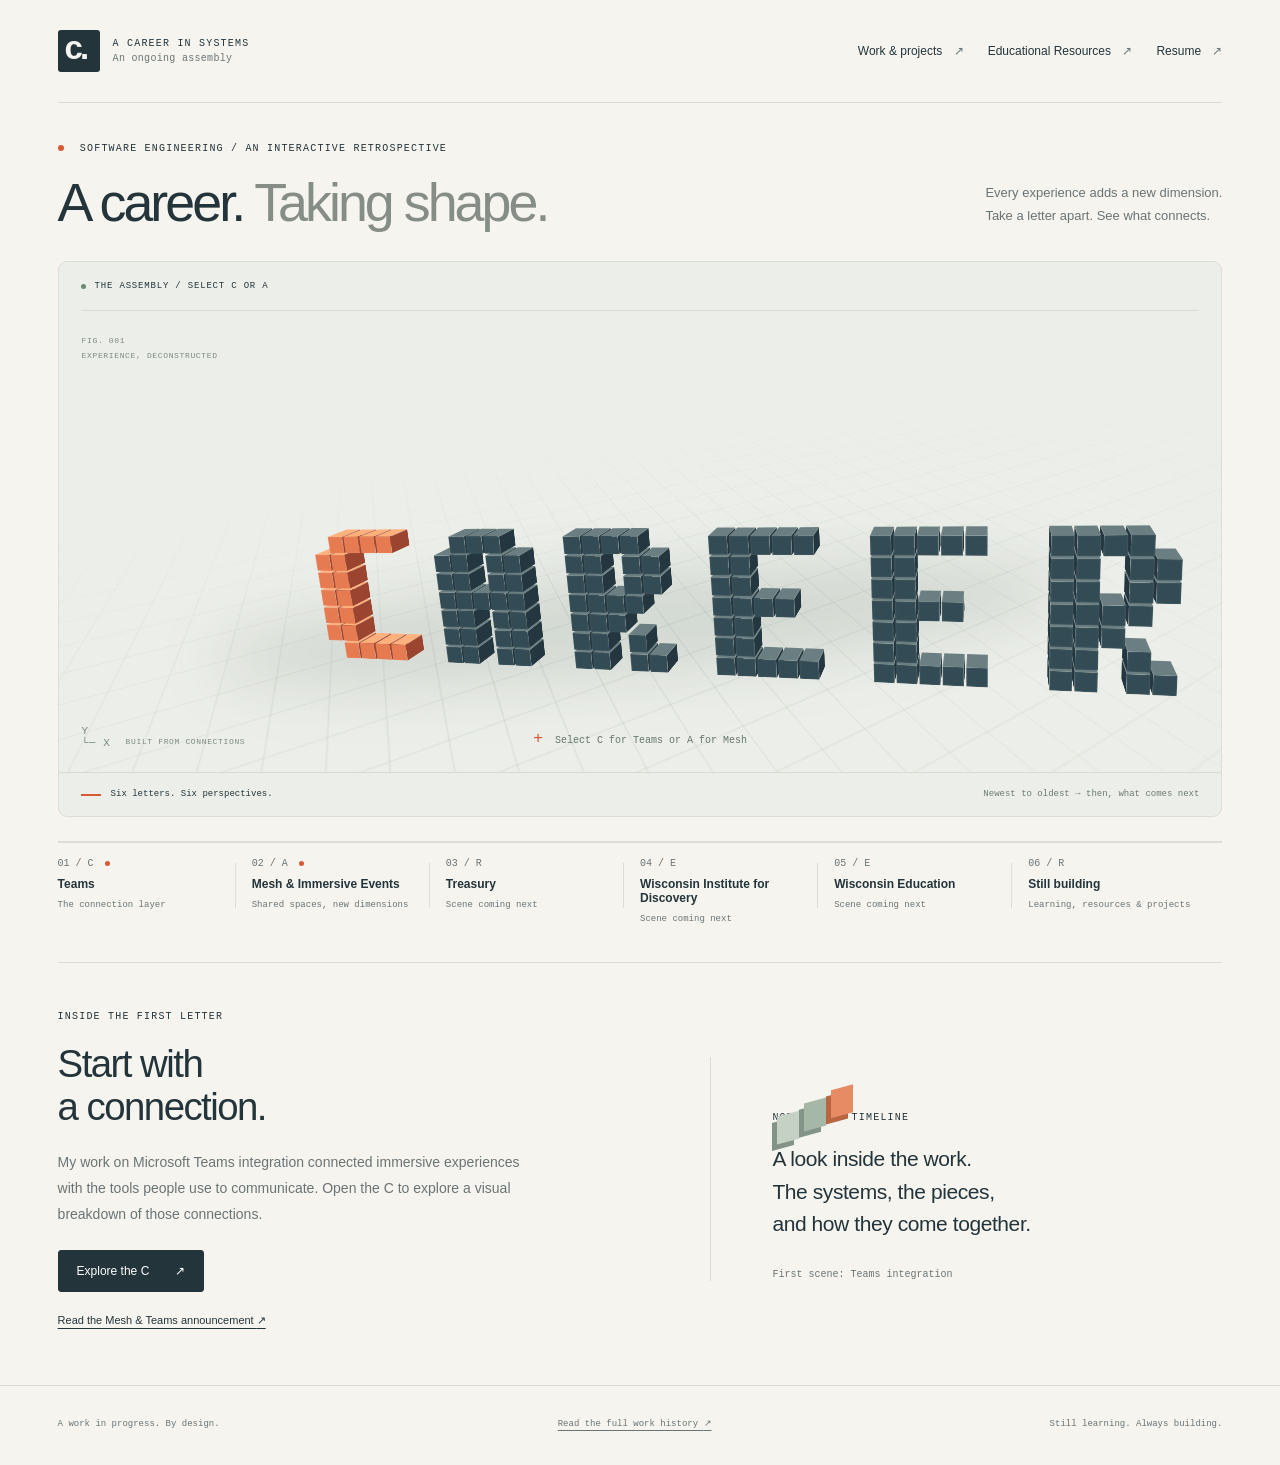
==== commit 8bbd9da3: "Add interactive Mesh scene with inline video and HoloLens imagery Co-authored-by: Copilot App <22355" ====
--- a/index.html
+++ b/index.html
@@ -33,7 +33,7 @@
 
     <section class="exhibit" aria-label="Interactive 3D career model">
       <div class="exhibit-toolbar">
-        <p><span class="live-dot"></span><span id="scene-caption">THE ASSEMBLY / SELECT C TO BEGIN</span></p>
+        <p><span class="live-dot"></span><span id="scene-caption">THE ASSEMBLY / SELECT C OR A</span></p>
         <button class="reset-button" id="reset-view" type="button" hidden>Reassemble <span aria-hidden="true">&#8634;</span></button>
       </div>
       <div class="scene" id="scene" tabindex="-1">
@@ -56,18 +56,27 @@
           </div>
           <p class="bubble-stat" id="feature-stat"></p>
           <h3 id="feature-title"></h3>
+          <div class="feature-media" id="feature-media" hidden>
+            <a id="feature-image-link" href="https://www.youtube.com/watch?v=_0InCXA13L8" target="_blank" rel="noopener">
+              <img id="feature-image" src="mesh-icon.png" alt="" width="600" height="338" />
+            </a>
+            <button class="video-play" id="feature-play" type="button" aria-label="Play Microsoft Mesh video inline" hidden>
+              <span aria-hidden="true">&#9654;</span> Play video
+            </button>
+            <div class="feature-video" id="feature-video" hidden></div>
+          </div>
           <p class="bubble-description" id="feature-description"></p>
           <a class="text-link" id="feature-link" href="CaleGeffre_Resume_2026.pdf" target="_blank" rel="noopener">More in my resume <span aria-hidden="true">&#8599;</span></a>
         </aside>
         <div class="scene-corner corner-top" aria-hidden="true">FIG. 001<br />EXPERIENCE, DECONSTRUCTED</div>
         <div class="scene-corner corner-bottom" aria-hidden="true"><span class="axis">Y<br />&#9492;&#9472; X</span> BUILT FROM CONNECTIONS</div>
-        <div class="scene-hint" id="scene-hint"><span aria-hidden="true">+</span> Click the orange C to look inside</div>
+        <div class="scene-hint" id="scene-hint"><span aria-hidden="true">+</span> Select C for Teams or A for Mesh</div>
       </div>
       <noscript><p class="notice">The 3D exploration needs JavaScript. You can still read the career summary below or visit <a href="work-and-projects.html">Work &amp; Projects</a>.</p></noscript>
       <p class="notice" id="scene-error" role="alert" hidden>The interactive scene could not start. Career details and the existing portfolio links remain available.</p>
       <div class="scene-components" id="feature-panel" hidden>
         <div class="feature-tabs" id="feature-tabs" role="group" aria-label="Teams scene components"></div>
-        <p class="illustration-note">A conceptual view of my Teams &amp; Mesh work. Hover, focus, or tap a component for career stats and notes. Metrics are from my resume; objects illustrate the work, not individual products I built.</p>
+        <p class="illustration-note" id="scene-note">A conceptual view of my Teams &amp; Mesh work. Hover, focus, or tap a component for career stats and notes. Metrics are from my resume; objects illustrate the work, not individual products I built.</p>
       </div>
       <div class="exhibit-footer">
         <p><span class="orange-line"></span> Six letters. Six perspectives.</p>
@@ -80,8 +89,8 @@
         <span class="chapter-number">01 / C <span class="available-dot" aria-label="Interactive scene available"></span></span>
         <span class="chapter-name">Teams</span><span class="chapter-caption">The connection layer</span>
       </button>
-      <button type="button" class="chapter-button" data-chapter="1" aria-controls="chapter" aria-pressed="false">
-        <span class="chapter-number">02 / A</span><span class="chapter-name">Mesh &amp; Immersive Events</span><span class="chapter-caption">Scene coming next</span>
+      <button type="button" class="chapter-button" data-chapter="1" aria-controls="scene chapter" aria-pressed="false">
+        <span class="chapter-number">02 / A <span class="available-dot" aria-label="Interactive scene available"></span></span><span class="chapter-name">Mesh &amp; Immersive Events</span><span class="chapter-caption">Shared spaces, new dimensions</span>
       </button>
       <button type="button" class="chapter-button" data-chapter="2" aria-controls="chapter" aria-pressed="false">
         <span class="chapter-number">03 / R</span><span class="chapter-name">Treasury</span><span class="chapter-caption">Scene coming next</span>
--- a/career.css
+++ b/career.css
@@ -63,9 +63,10 @@
 .top, .bottom { width: var(--w); height: var(--d); top: calc((var(--h) - var(--d)) / 2); background: var(--top); }
 .top { transform: rotateX(90deg) translateZ(calc(var(--h) / 2)); }
 .bottom { transform: rotateX(-90deg) translateZ(calc(var(--h) / 2)); background: var(--side); }
-.scene.is-open .letter:not(:first-child) { opacity: 0; transform: translate3d(var(--letter-x), 170px, -160px); pointer-events: none; }
-.scene.is-open .letter:first-child { transform: translate3d(-48px, -78px, -100px); pointer-events: none; }
-.scene.is-open .letter:first-child .voxel { opacity: .17; transform: translate3d(calc(var(--x) + var(--burst-x)), calc(var(--y) + var(--burst-y)), var(--burst-z)) rotateX(28deg) rotateY(38deg); }
+.scene.is-open .letter:not(.is-exploded) { opacity: 0; transform: translate3d(var(--letter-x), 170px, -160px); pointer-events: none; }
+.scene.is-open .letter.is-exploded { transform: translate3d(-48px, -78px, -100px); pointer-events: none; }
+.scene.is-open .letter.is-exploded .voxel { opacity: .17; transform: translate3d(calc(var(--x) + var(--burst-x)), calc(var(--y) + var(--burst-y)), var(--burst-z)) rotateX(28deg) rotateY(38deg); }
+.letter.is-exploded:nth-child(2) { --front: #8d7cb4; --side: #625186; --top: #c0a9d6; }
 .ecosystem { transform: rotateX(-8deg) rotateY(-12deg); opacity: 0; pointer-events: none; transition: opacity .65s .12s; }
 .scene.is-open .ecosystem { opacity: 1; }
 .connections { position: absolute; inset: 0; width: 100%; height: 100%; overflow: visible; transform: translateZ(-50px); pointer-events: none; }
@@ -73,10 +74,14 @@
 .connections circle { fill: none; stroke: #a9b9ac; stroke-width: 1; stroke-dasharray: 2 9; }
 .node { --front: #f9faf5; --side: #b4c3bd; --top: #dce5de; position: absolute; left: 50%; top: 50%; width: var(--w); height: var(--h); margin-left: calc(var(--w) / -2); margin-top: calc(var(--h) / -2); padding: 0; border: 0; background: none; cursor: pointer; transform: translate3d(var(--nx), var(--ny), var(--nz)) rotateY(var(--angle)); transform-style: preserve-3d; transition: transform .5s, filter .2s; }
 .node:hover, .node:focus-visible { transform: translate3d(var(--nx), var(--ny), calc(var(--nz) + 20px)) rotateY(var(--angle)); }
-.node[aria-pressed="true"] .front { outline: 2px solid var(--orange); outline-offset: 5px; }
+.node { text-decoration: none; }
+.node[aria-expanded="true"] .front { outline: 2px solid var(--orange); outline-offset: 5px; }
 .node .solid { inset: 0; }
 .node .front { display: grid; place-items: center; overflow: hidden; border: 1px solid #647a7126; border-radius: 5px; box-shadow: 0 10px 24px #223a3517; }
 .node svg { width: 100%; height: 100%; display: block; }
+.node img { width: 100%; height: 100%; object-fit: cover; }
+.node-mesh { --side: #7c47b6; --top: #e2b1ef; }
+.node-hololens { --front: #dce5de; --side: #61756c; --top: #a8bdb1; }
 .node-label { position: absolute; width: 200px; left: calc(50% - 100px); top: calc(100% + 19px); color: #415952; font: 11px var(--mono); letter-spacing: .05em; text-align: center; transform: translateZ(20px); }
 .node-teams { --front: #6264a7; --side: #38386e; --top: #9293cf; }
 .node-ai { --front: #263f46; --side: #172b32; --top: #50676a; }
@@ -127,6 +132,17 @@
 .bubble-stat { font: 550 27px/1.2 "Segoe UI", sans-serif; letter-spacing: -.04em; color: var(--orange); margin: 10px 0; }
 .scene-bubble h3 { font-size: 17px; font-weight: 550; letter-spacing: -.02em; margin: 0 0 10px; }
 .bubble-description { font-size: 12px; line-height: 1.7; color: #58665e; margin: 0 0 14px; }
+.feature-media { position: relative; display: block; aspect-ratio: 16 / 9; margin: 12px 0; border-radius: 6px; overflow: hidden; }
+.feature-media > a { display: block; width: 100%; height: 100%; }
+.feature-media img { display: block; width: 100%; height: 100%; object-fit: cover; }
+.video-play { position: absolute; inset: 0; display: flex; align-items: center; justify-content: center; gap: 10px; border: 0; background: #18252d66; color: #fff; font: 12px var(--mono); cursor: pointer; }
+.video-play span { display: grid; place-items: center; width: 44px; height: 44px; border-radius: 50%; background: var(--ink); }
+.video-play:hover { background: #18252d88; }
+.video-play:focus-visible { outline-offset: -4px; }
+.scene-bubble.is-playing { width: min(400px, calc(100% - 24px)); }
+.scene-bubble.is-playing .feature-media { min-height: 200px; }
+.feature-video { position: absolute; inset: 0; background: #18252d; }
+.feature-video iframe { display: block; width: 100%; height: 100%; border: 0; }
 .resource-grid { display: grid; grid-template-columns: repeat(2, minmax(0, 1fr)); gap: 24px; margin-bottom: 48px; scroll-margin-top: 20px; }
 .resources-page .card { border: 1px solid var(--line); border-radius: 9px; overflow: hidden; align-self: start; }
 .resources-page .card-header { display: flex; align-items: baseline; gap: 12px; padding: 22px; background: #ecefe9; border-bottom: 1px solid var(--line); }
@@ -173,6 +189,7 @@
   .corner-top { left: 13px; top: 14px; }
   .corner-bottom { left: 13px; bottom: 14px; font-size: 6px; gap: 8px; }
   .scene-hint { bottom: 43px; font-size: 8px; }
+  .scene.is-open .scene-hint { white-space: normal; width: calc(100% - 30px); text-align: center; line-height: 1.7; }
   .exhibit-footer { padding: 11px 12px; font-size: 8px; }
   .exhibit-footer > span { max-width: 120px; text-align: right; font-size: 7px; }
   .chapters { margin-top: 20px; }
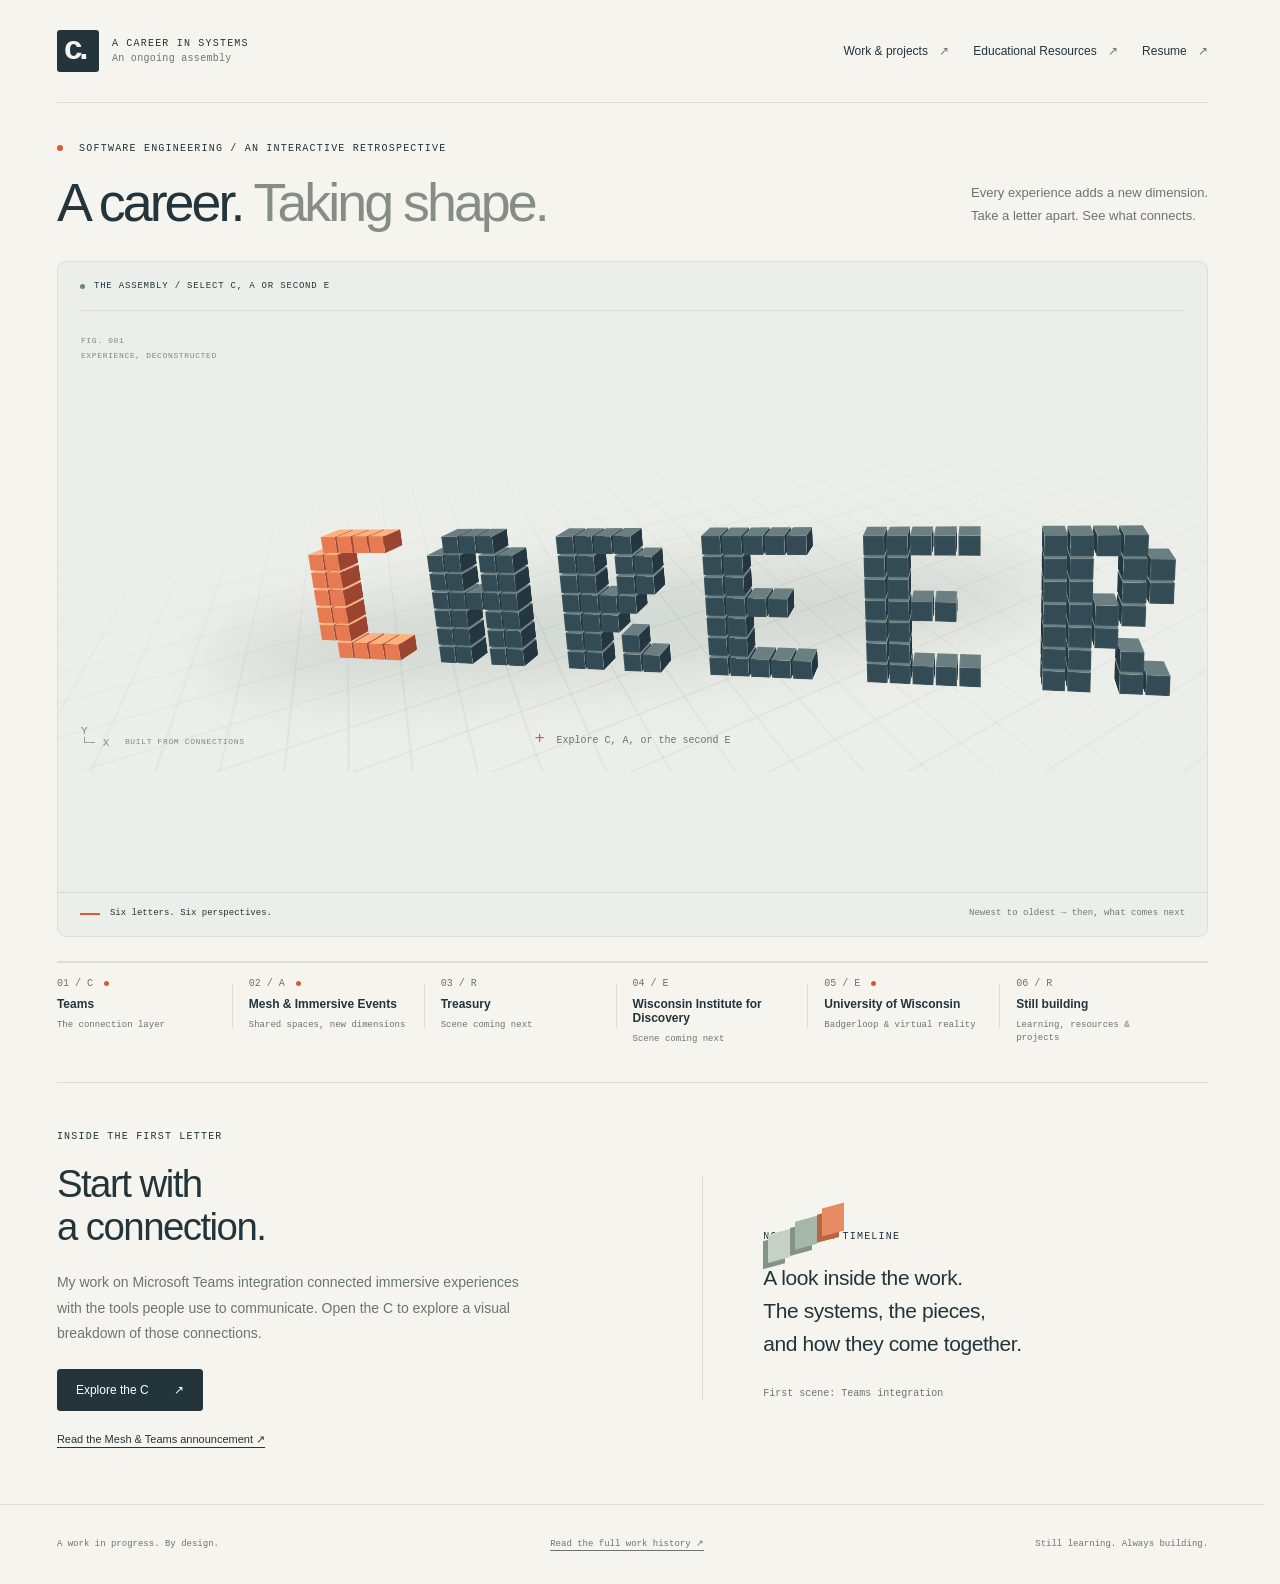
==== commit bc575970: "Add University of Wisconsin Badgerloop scene and stabilize career view Keep expanded visualization d" ====
--- a/index.html
+++ b/index.html
@@ -1,5 +1,5 @@
 <!DOCTYPE html>
-<html lang="en">
+<html lang="en" class="career-page">
 <head>
   <meta charset="UTF-8" />
   <meta name="viewport" content="width=device-width, initial-scale=1.0" />
@@ -33,7 +33,7 @@
 
     <section class="exhibit" aria-label="Interactive 3D career model">
       <div class="exhibit-toolbar">
-        <p><span class="live-dot"></span><span id="scene-caption">THE ASSEMBLY / SELECT C OR A</span></p>
+        <p><span class="live-dot"></span><span id="scene-caption">THE ASSEMBLY / SELECT C, A OR SECOND E</span></p>
         <button class="reset-button" id="reset-view" type="button" hidden>Reassemble <span aria-hidden="true">&#8634;</span></button>
       </div>
       <div class="scene" id="scene" tabindex="-1">
@@ -70,11 +70,11 @@
         </aside>
         <div class="scene-corner corner-top" aria-hidden="true">FIG. 001<br />EXPERIENCE, DECONSTRUCTED</div>
         <div class="scene-corner corner-bottom" aria-hidden="true"><span class="axis">Y<br />&#9492;&#9472; X</span> BUILT FROM CONNECTIONS</div>
-        <div class="scene-hint" id="scene-hint"><span aria-hidden="true">+</span> Select C for Teams or A for Mesh</div>
+        <div class="scene-hint" id="scene-hint"><span aria-hidden="true">+</span> Explore C, A, or the second E</div>
       </div>
       <noscript><p class="notice">The 3D exploration needs JavaScript. You can still read the career summary below or visit <a href="work-and-projects.html">Work &amp; Projects</a>.</p></noscript>
       <p class="notice" id="scene-error" role="alert" hidden>The interactive scene could not start. Career details and the existing portfolio links remain available.</p>
-      <div class="scene-components" id="feature-panel" hidden>
+      <div class="scene-components" id="feature-panel" aria-hidden="true" inert>
         <div class="feature-tabs" id="feature-tabs" role="group" aria-label="Teams scene components"></div>
         <p class="illustration-note" id="scene-note">A conceptual view of my Teams &amp; Mesh work. Hover, focus, or tap a component for career stats and notes. Metrics are from my resume; objects illustrate the work, not individual products I built.</p>
       </div>
@@ -98,8 +98,8 @@
       <button type="button" class="chapter-button" data-chapter="3" aria-controls="chapter" aria-pressed="false">
         <span class="chapter-number">04 / E</span><span class="chapter-name">Wisconsin Institute for Discovery</span><span class="chapter-caption">Scene coming next</span>
       </button>
-      <button type="button" class="chapter-button" data-chapter="4" aria-controls="chapter" aria-pressed="false">
-        <span class="chapter-number">05 / E</span><span class="chapter-name">Wisconsin Education</span><span class="chapter-caption">Scene coming next</span>
+      <button type="button" class="chapter-button" data-chapter="4" aria-controls="scene chapter" aria-pressed="false">
+        <span class="chapter-number">05 / E <span class="available-dot" aria-label="Interactive scene available"></span></span><span class="chapter-name">University of Wisconsin</span><span class="chapter-caption">Badgerloop &amp; virtual reality</span>
       </button>
       <button type="button" class="chapter-button" data-chapter="5" aria-controls="chapter" aria-pressed="false">
         <span class="chapter-number">06 / R</span><span class="chapter-name">Still building</span><span class="chapter-caption">Learning, resources &amp; projects</span>
--- a/career.css
+++ b/career.css
@@ -8,6 +8,7 @@
   --mono: "Cascadia Code", "SFMono-Regular", Consolas, monospace;
 }
 * { box-sizing: border-box; }
+.career-page { scrollbar-gutter: stable; }
 body { margin: 0; background: var(--paper); color: var(--ink); font-family: "Segoe UI", Arial, sans-serif; }
 button, a { -webkit-tap-highlight-color: transparent; }
 button { font: inherit; }
@@ -119,7 +120,10 @@
 .assembly-symbol span:nth-child(3) { transform: translateY(-12px); background: #e78b65; box-shadow: -5px 5px #b86542; }
 .assembly-note > p:not(.eyebrow) { font-size: 21px; line-height: 1.55; letter-spacing: -.02em; margin: 0 0 22px; }
 .small-note { font: 10px var(--mono); color: var(--muted); }
-.scene-components { border-top: 1px solid #d6dcd2; padding: 16px 22px; }
+.scene-components { display: grid; visibility: hidden; border-top: 1px solid #d6dcd2; padding: 16px 22px; }
+.scene-components.is-active { visibility: visible; }
+.scene-controls { grid-area: 1 / 1; visibility: hidden; }
+.scene-components.is-active .scene-controls.is-active { visibility: visible; }
 .feature-tabs { display: flex; flex-wrap: wrap; gap: 7px; }
 .feature-tabs button { border: 1px solid #cbd2c9; background: transparent; border-radius: 3px; padding: 10px 12px; min-height: 42px; font: 10px var(--mono); color: var(--muted); cursor: pointer; }
 .feature-tabs button[aria-pressed="true"] { border-color: var(--ink); color: var(--paper); background: var(--ink); }
@@ -184,7 +188,7 @@
   .exhibit-toolbar { margin: 0 12px; height: 44px; }
   .exhibit-toolbar p { font-size: 7px; letter-spacing: .01em; gap: 5px; }
   .reset-button { font-size: 9px; }
-  .scene { height: 320px; }
+  .scene { height: 520px; }
   .scene-corner { font-size: 7px; }
   .corner-top { left: 13px; top: 14px; }
   .corner-bottom { left: 13px; bottom: 14px; font-size: 6px; gap: 8px; }
@@ -202,7 +206,6 @@
   .assembly-note { padding-left: 24px; }
   .feature-tabs button { min-height: 44px; padding: 10px 15px; }
   .scene-components { padding: 12px; }
-  .scene.is-open { height: 520px; }
   .scene.is-open .world { top: 42%; }
   .scene-bubble { padding: 10px 14px 14px; }
   .resource-grid { grid-template-columns: 1fr; margin-bottom: 30px; }
